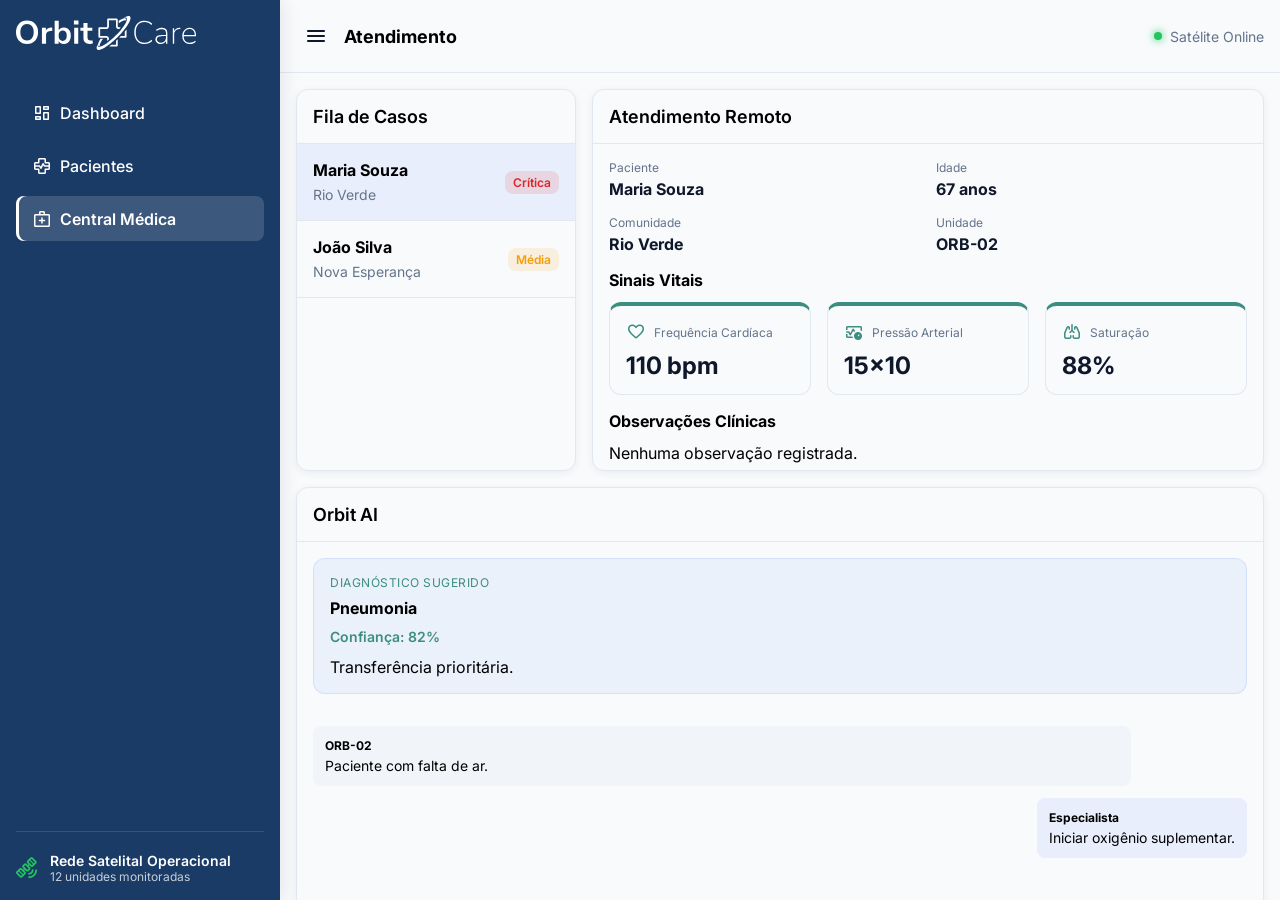
==== views/medical-center.html @ 8658b588 "feat: adiciona página Central Médica" ====
<!doctype html>
<html lang="pt-br">

<head>
    <meta charset="UTF-8" />
    <meta name="viewport" content="width=device-width, initial-scale=1.0" />
    <link rel="preconnect" href="https://fonts.googleapis.com" />
    <link rel="preconnect" href="https://fonts.gstatic.com" crossorigin />
    <link
        href="https://fonts.googleapis.com/css2?family=Inter:ital,opsz,wght@0,14..32,100..900;1,14..32,100..900&display=swap"
        rel="stylesheet" />
    <link rel="stylesheet" href="https://fonts.googleapis.com/css2?family=Material+Symbols+Rounded" />
    <link rel="stylesheet" href="/styles/style.css" />
    <link rel="stylesheet" href="/styles/medical-center.css" />
    <title>OrbitCare</title>
</head>

<body>
    <!-- Sidebar -->
    <div class="sidebar">
        <div class="sidebar__logo">
            <img class="sidebar__logo-full" src="/assets/logotipo.svg" alt="Logotipo OrbitCare" />
            <img class="sidebar__logo-icon" src="/assets/logo-icon.svg" alt="Logotipo OrbitCare" />
        </div>

        <div class="sidebar__nav">
            <a href="/index.html" class="sidebar__item" data-tooltip="Dashboard">
                <span class="material-symbols-rounded">dashboard</span>
                <span class="sidebar__item-label">Dashboard</span>
            </a>
            <a href="/views/patients.html" class="sidebar__item" data-tooltip="Pacientes">
                <span class="material-symbols-rounded">health_metrics</span>
                <span class="sidebar__item-label">Pacientes</span>
            </a>
            <a href="/views/medical-center.html" class="sidebar__item active" data-tooltip="Central Médica">
                <span class="material-symbols-rounded">medical_services</span>
                <span class="sidebar__item-label">Central Médica</span>
            </a>
        </div>

        <div class="sidebar__footer">
            <div class="sidebar__status">
                <span class="material-symbols-rounded sidebar__status-icon">satellite_alt</span>
                <div class="sidebar__status-content">
                    <span class="sidebar__status-title">Rede Satelital Operacional</span>
                    <span class="sidebar__status-subtitle">12 unidades monitoradas</span>
                </div>
            </div>
        </div>
    </div>
    <div class="sidebar-backdrop"></div>

    <div class="medical-center__content">
        <div class="toolbar">
            <div class="toolbar__col">
                <button class="toolbar__menu-btn" id="menuToggle">
                    <span class="material-symbols-rounded">menu</span>
                </button>
                <h3 class="toolbar__title">Atendimento</h3>
            </div>
            <div class="toolbar__col">
                <span class="toolbar__time"></span>
                <span class="toolbar__sattelite">
                    <span class="toolbar__sattelite-dot"></span>
                    Satélite Online
                </span>
            </div>
        </div>

        <div class="medical-center__body">
            <!-- Fila -->
            <aside class="medical-center__queue">
                <div class="medical-center__panel-header">
                    <h3>Fila de Casos</h3>
                </div>

                <div id="casesList" class="medical-center__queue-list"></div>
            </aside>

            <!-- Atendimento -->
            <main class="medical-center__case-details">
                <div class="medical-center__panel-header">
                    <h3>Atendimento Remoto</h3>
                </div>

                <div class="medical-center__patient">
                    <div class="medical-center__patient-grid">
                        <div>
                            <span>Paciente</span>
                            <strong id="patientName"></strong>
                        </div>

                        <div>
                            <span>Idade</span>
                            <strong id="patientAge"></strong>
                        </div>

                        <div>
                            <span>Comunidade</span>
                            <strong id="patientCommunity"></strong>
                        </div>

                        <div>
                            <span>Unidade</span>
                            <strong id="patientUnit"></strong>
                        </div>
                    </div>
                </div>

                <div class="medical-center__section">
                    <h4>Sinais Vitais</h4>

                    <div class="medical-center__vitals">
                        <div class="medical-center__vital-card">
                            <div class="medical-center__vital-header">
                                <span class="material-symbols-rounded">favorite</span>
                                <span class="medical-center__vital-label">Frequência Cardíaca</span>
                            </div>
                            <strong id="heartRate" class="medical-center__vital-value"></strong>
                        </div>

                        <div class="medical-center__vital-card">
                            <div class="medical-center__vital-header">
                                <span class="material-symbols-rounded">blood_pressure</span>
                                <span class="medical-center__vital-label">Pressão Arterial</span>
                            </div>
                            <strong id="pressure" class="medical-center__vital-value"></strong>
                        </div>

                        <div class="medical-center__vital-card">
                            <div class="medical-center__vital-header">
                                <span class="material-symbols-rounded">pulmonology</span>
                                <span class="medical-center__vital-label">Saturação</span>
                            </div>
                            <strong id="spo2" class="medical-center__vital-value"></strong>
                        </div>
                    </div>
                </div>

                <div class="medical-center__section">
                    <h4>Observações Clínicas</h4>
                    <p id="patientNotes">Nenhuma observação registrada.</p>
                </div>
            </main>

            <!-- IA + Chat -->
            <aside class="medical-center__assistant">
                <div class="medical-center__panel-header">
                    <h3>Orbit AI</h3>
                </div>

                <div class="medical-center__ai-card">
                    <span class="medical-center__ai-label"> Diagnóstico Sugerido </span>
                    <h4 id="aiDiagnosis"></h4>
                    <span id="aiConfidence" class="medical-center__ai-confidence"></span>
                    <p id="aiRecommendation"></p>
                </div>
                <div id="chatMessages" class="medical-center__chat"></div>
                <div class="medical-center__chat-input">
                    <input id="messageInput" type="text" placeholder="Enviar orientação..." />
                    <button id="sendMessageBtn" class="btn btn--primary">Enviar</button>
                </div>
            </aside>
        </div>
    </div>

    <script src="/js/helper.js"></script>
    <script src="/js/data.js"></script>
    <script src="/js/sidebar.js"></script>
    <script src="/js/medical-center.js"></script>
</body>

</html>
---- styles/style.css ----
:root {
  --base-primary-700: #1A3B66;
  --base-primary-500: #3D8D80;
  --base-primary-300: #89D2AD;

  --base-gray-50: #F8FAFC;
  --base-gray-100: #F1F5F9;
  --base-gray-200: #E2E8F0;
  --base-gray-400: #94A3B8;
  --base-gray-500: #64748B;
  --base-gray-700: #334155;
  --base-gray-900: #0F172A;

  --base-white: #FFFFFF;

  --base-green-500: #22C55E;
  --base-amber-500: #F59E0B;

  --base-red-400: #EF4444;
  --base-red-500: #DC2626;

}

:root {
  /* Superfícies (backgrounds) */
  --color-bg-default: var(--base-gray-50);
  --color-bg-primary: var(--base-white);
  --color-bg-sidebar-primary: var(--base-primary-700);
  --color-bg-sidebar-secondary: var(--base-primary-500);

  --color-bg-card: var(--base-white);
  --color-bg-hover: var(--base-gray-100);

  /* Ação (botões, links, interações) */
  --color-action-primary: var(--base-primary-500);
  --color-action-primary-hover: var(--base-primary-700);

  --color-action-accent: var(--base-primary-300);

  --color-action-danger: var(--base-red-400);
  --color-action-danger-hover: var(--base-red-500);

  /* Textos */
  --color-text-primary: var(--base-gray-900);
  --color-text-secondary: var(--base-gray-500);
  --color-text-inverse: var(--base-white);
  --color-text-muted: var(--base-gray-400);

  --color-text-sidebar: var(--base-white);
  --color-text-sidebar-secondary: rgba(255, 255, 255, .75);

  /*  Feedbacks/Status */
  --color-status-primary: var(--base-gray-900);
  --color-status-success: var(--base-green-500);
  --color-status-warning: var(--base-amber-500);
  --color-status-danger: var(--base-red-400);
  --color-status-critic: var(--base-red-500);

  /* Icones */
  --color-icon-primary: var(--base-white);

  /* Bordas */
  --color-border-default: var(--base-gray-200);

  /* Shadows */
  --shadow-sm: 0 2px 8px rgba(15, 23, 42, 0.06);
  --shadow-md: 0 4px 16px rgba(15, 23, 42, 0.08);

  /* Borda arredondada */
  --radius-sm: 4px;
  --radius-md: 8px;
  --radius-lg: 12px;

  /* Espaçamento (4px grid) */
  --space-1: 4px;
  --space-2: 8px;
  --space-3: 12px;
  --space-4: 16px;
  --space-5: 20px;
  --space-6: 24px;
  --space-7: 32px;
  --space-8: 40px;

  /* Tipografia */
  --font-xs: 12px;
  --font-sm: 14px;
  --font-md: 16px;
  --font-lg: 18px;
  --font-xl: 20px;

  --line-height-sm: 1.2;
  --line-height-md: 1.4;
  --line-height-lg: 1.6;
}

* {
  margin: 0;
  padding: 0;
}

html,
body {
  width: 100%;
  font-family: "Inter", sans-serif;
}

body {
  display: flex;
  min-height: 100vh;
  background: var(--color-bg-default);
}

input,
select,
textarea {
  outline: none;
}

.u-border-bottom {
  border-bottom: 1px solid var(--color-border-default);
}

.u-padding-horizontal-bottom {
  padding: 0 0 var(--space-3);
}

.btn {
  display: inline-flex;
  align-items: center;
  justify-content: center;
  gap: var(--space-2);

  height: 44px;
  padding: 0 var(--space-4);
  border: none;
  border-radius: var(--radius-md);
  font-size: var(--font-sm);
  font-weight: 600;
  text-decoration: none;
  white-space: nowrap;
  cursor: pointer;
  transition: all .2s ease;
}

.btn:disabled {
  opacity: .5;
  cursor: not-allowed;
}

.btn .material-symbols-rounded {
  font-size: var(--font-lg);
}

.btn--primary {
  background: var(--color-action-primary);
  color: var(--color-text-inverse);
}

.btn--primary:hover {
  background: var(--color-action-primary-hover);
  transform: translateY(-1px);
}

.btn--primary:active {
  transform: translateY(0);
}

.btn--secondary {
  background: var(--color-surface-primary);
  color: var(--color-text-primary);

  border: 1px solid var(--color-border-default);
}

.btn--secondary:hover {
  background: var(--base-gray-50);
  border-color: var(--base-gray-300);
}

.sidebar {
  width: 280px;
  display: flex;
  flex-direction: column;
  gap: var(--space-4);
  justify-content: space-between;

  padding: var(--space-4);
  background-color: var(--color-bg-sidebar-primary);
  color: var(--color-text-primary);

  position: sticky;
  top: 0;
  box-sizing: border-box;
  box-shadow: 4px 0 16px rgba(15, 23, 42, 0.08);

  transition: width .3s ease;
  z-index: 2000;
}

.sidebar--collapsed {
  width: 80px;
}

.sidebar__item-label,
.sidebar__logo-full,
.sidebar__status-content {
  transition: all .2s ease;
}

.sidebar__logo {
  margin-bottom: var(--space-6);

  display: flex;
}

.sidebar--collapsed .sidebar__logo {
  justify-content: center;
}

.sidebar__logo-full {
  max-width: 180px;
  width: 100%;
  height: auto;
}

.sidebar__logo-icon {
  display: none;
}

.sidebar--collapsed .sidebar__logo-full {
  display: none;
}

.sidebar--collapsed .sidebar__logo-icon {
  display: block;
  width: 40px;
}

.sidebar__nav {
  flex: 1;

  display: flex;
  flex-direction: column;
  gap: var(--space-2);
}

.sidebar__item {
  min-height: 45px;
  border-radius: var(--radius-md);
  display: flex;
  flex-direction: row;
  align-items: center;
  justify-content: flex-start;
  padding: 12px 16px;
  gap: var(--space-2);

  text-decoration: none;
  color: var(--color-text-sidebar) !important;
  font-size: var(--font-md);
  font-weight: 500;

  box-sizing: border-box;

  transition:
    background-color .2s ease,
    transform .2s ease;
}

.sidebar__item:hover {
  background-color: rgba(255, 255, 255, .10);
  transform: translateX(1px);
}

.sidebar__item.active {
  background: rgba(255, 255, 255, .15);
  font-weight: 600;

  box-shadow:
    inset 3px 0 0 var(--base-white);
}

.sidebar--collapsed .sidebar__item {
  justify-content: center;
  padding: 8px 12px;
  position: relative;
  gap: 0;
}

.sidebar--collapsed .sidebar__item::after {
  content: attr(data-tooltip);
  position: absolute;
  left: 65px;
  top: 50%;
  transform: translateY(-50%);
  background: var(--base-gray-900);
  color: white;
  padding: var(--space-2) var(--space-3);
  border-radius: var(--radius-md);
  font-size: 13px;
  white-space: nowrap;
  opacity: 0;
  pointer-events: none;
  transition: opacity .2s ease;
  z-index: 1002;
}

.sidebar--collapsed .sidebar__item:hover::after {
  opacity: 1;
}

.sidebar__item .material-symbols-rounded {
  font-size: var(--font-xl);
}

.sidebar__item-label {
  transition: opacity .2s ease;
}

.sidebar--collapsed .sidebar__item-label {
  opacity: 0;
  width: 0;
  overflow: hidden;
}

.sidebar__footer {
  padding-top: var(--space-5);
  border-top: 1px solid rgba(255, 255, 255, .12);
}

.sidebar__status {
  display: flex;
  align-items: center;
  gap: var(--space-3);
}

.sidebar--collapsed .sidebar__status {
  justify-content: center;
}

.sidebar__status-icon {
  color: var(--color-status-success);
  font-size: 22px;
}

.sidebar__status-content {
  display: flex;
  flex-direction: column;
}

.sidebar--collapsed .sidebar__status-content {
  display: none;
}

.sidebar__status-title {
  color: var(--color-text-sidebar);
  font-size: var(--font-sm);
  font-weight: 600;
}

.sidebar__status-subtitle {
  color: var(--color-text-sidebar-secondary);
  font-size: var(--font-xs);
}

.sidebar-backdrop {
  position: fixed;
  inset: 0;
  background: rgba(0, 0, 0, .4);
  opacity: 0;
  visibility: hidden;
  transition: .3s;

  z-index: 2001;
}

.sidebar-backdrop--active {
  opacity: 1;
  visibility: visible;
}

/* Toolbar */
.toolbar {
  position: sticky;
  top: 0;
  z-index: 1000;

  display: flex;
  justify-content: space-between;
  align-items: center;

  padding: var(--space-4);
  border-bottom: 1px solid var(--color-border-default);
  background-color: var(--color-bg-default);
}

.toolbar__col {
  display: flex;
  align-items: center;
  gap: var(--space-2);
}

.toolbar__title {
  font-size: var(--font-lg);
}

.toolbar__menu-btn {
  display: flex;
  align-items: center;
  justify-content: center;
  background-color: transparent;

  width: 40px;
  height: 40px;

  border: none;
  border-radius: var(--radius-md);
  color: var(--color-text-primary);

  cursor: pointer;
}

.toolbar__menu-btn:hover {
  background: rgba(0, 0, 0, 0.041);
}

.toolbar__sattelite {
  display: flex;
  align-items: center;
  gap: var(--space-2);

  font-size: var(--font-sm);
  color: var(--color-text-secondary);
}

.toolbar__sattelite-dot {
  width: 8px;
  height: 8px;

  border-radius: 50%;
  background: var(--color-status-success);
  box-shadow: 0 0 8px var(--color-status-success);
}

.leaflet-popup-content-wrapper {
  border-radius: var(--radius-lg);
  box-shadow: var(--shadow-md);

  padding: var(--space-1);
}

.leaflet-popup-content {
  margin: var(--space-4);
}

.leaflet-popup-tip {
  box-shadow: none;
}

/* Badge */
.badge {
  display: inline-flex;
  align-items: center;
  padding: var(--space-1) var(--space-2);
  border-radius: var(--radius-md);
  font-size: var(--font-xs);
  font-weight: 600;
}

.badge--success {
  background: rgba(34, 197, 94, .12);
  color: var(--color-status-success);
}

.badge--warning {
  background: rgba(245, 158, 11, .12);
  color: var(--color-status-warning);
}

.badge--danger {
  background: rgba(239, 68, 68, .12);
  color: var(--color-status-danger);
}

.badge--critic {
  background: rgba(220, 38, 38, .12);
  color: var(--color-status-critic);
}

.badge--neutral {
  background: rgba(100, 116, 139, .12);
  color: var(--color-text-secondary);
}

@media screen and (max-width: 1024px) {
  body {
    grid-template-columns: 80px 1fr;
  }
}

@media screen and (max-width: 768px) {
  .sidebar {
    position: fixed;
    left: -280px;
    top: 0;
    width: 280px;
    height: 100vh;
    z-index: 2002;
    transition: left .3s ease;
  }

  .sidebar--opened {
    left: 0;
  }

  .toolbar__time {
    display: none;
  }

  .toolbar__title {
    font-size: var(--font-md);
  }

  .toolbar__sattelite {
    font-size: var(--font-xs);
  }
}
---- styles/medical-center.css ----
.medical-center__content {
  flex: 1;
  background: var(--color-bg-default);
  display: flex;
  flex-direction: column;

  height: 100vh;
  overflow-y: auto;
  box-sizing: border-box;
}

.medical-center__body {
  display: grid;
  grid-template-columns: 320px 1fr 380px;
  gap: var(--space-4);
  padding: var(--space-4);

  height: 100%;
}

/* Painéis */
.medical-center__queue,
.medical-center__case-details,
.medical-center__assistant {
  display: flex;
  flex-direction: column;

  background: var(--color-surface-primary);
  border: 1px solid var(--color-border-default);
  border-radius: var(--radius-lg);

  box-shadow: var(--shadow-sm);
}

/* Header */
.medical-center__panel-header {
  padding: var(--space-4);

  border-bottom: 1px solid var(--color-border-default);
}

.medical-center__panel-header h3 {
  margin: 0;

  font-size: var(--font-lg);
  font-weight: 600;
}

/* Filas */
.medical-center__queue-list {
  display: flex;
  flex-direction: column;
}

.medical-center__case {
  display: flex;
  align-items: center;
  justify-content: space-between;

  padding: var(--space-4);
  border-bottom: 1px solid var(--color-border-default);

  cursor: pointer;
  transition: 0.2s;
}

.medical-center__case:hover {
  background: rgba(37, 99, 235, 0.04);
}

.medical-center__case--active {
  background: rgba(37, 99, 235, 0.08);
}

.medical-center__case-title {
  margin: 0 0 var(--space-1);
  font-size: var(--font-md);
}

.medical-center__case-community {
  font-size: var(--font-sm);
  color: var(--color-text-secondary);
}

/* Pacientes */
.medical-center__case-details {
  overflow-y: auto;
  min-width: 0;
}

.medical-center__patient {
  padding: var(--space-4);
}

.medical-center__patient-grid {
  display: grid;
  grid-template-columns: repeat(2, 1fr);
  gap: var(--space-4);
}

.medical-center__patient-grid span {
  display: block;
  margin-bottom: var(--space-1);

  font-size: var(--font-xs);
  color: var(--color-text-secondary);
}

.medical-center__patient-grid strong {
  font-size: var(--font-md);
  color: var(--color-text-primary);
}

/* Seções */
.medical-center__section {
  padding: 0 var(--space-4) var(--space-4);
}

.medical-center__section h4 {
  margin-bottom: var(--space-3);
}

/* Vitais */
.medical-center__vitals {
  display: grid;
  grid-template-columns: repeat(3, minmax(0, 1fr));
  gap: var(--space-4);

  margin-top: var(--space-2);
}

.medical-center__vital-card {
  display: flex;
  flex-direction: column;
  gap: var(--space-3);
  padding: var(--space-4);
  background: var(--color-surface-primary);

  border: 1px solid var(--color-border-default);
  border-top: 4px solid var(--color-action-primary);
  border-radius: var(--radius-lg);

  transition: 0.2s;
}

.medical-center__vital-card:hover {
  transform: translateY(-2px);
  box-shadow: var(--shadow-md);
}

.medical-center__vital-header {
  display: flex;
  align-items: center;
  gap: var(--space-2);
}

.medical-center__vital-header .material-symbols-rounded {
  font-size: var(--font-xl);
  color: var(--color-action-primary);
}

.medical-center__vital-label {
  font-size: var(--font-xs);
  color: var(--color-text-secondary);
}

.medical-center__vital-value {
  font-size: 24px;
  font-weight: 700;
  line-height: 1;
  color: var(--color-text-primary);
}

/* IA */
.medical-center__assistant {
  overflow: hidden;
}

.medical-center__ai-card {
  margin: var(--space-4);
  padding: var(--space-4);

  border-radius: var(--radius-lg);

  background: rgba(37, 99, 235, 0.06);
  border: 1px solid rgba(37, 99, 235, 0.12);
}

.medical-center__ai-label {
  display: block;

  margin-bottom: var(--space-2);

  font-size: var(--font-xs);
  text-transform: uppercase;
  letter-spacing: 0.5px;

  color: var(--color-action-primary);
}

.medical-center__ai-card h4 {
  margin: 0 0 var(--space-2);
}

.medical-center__ai-confidence {
  display: inline-block;

  margin-bottom: var(--space-3);
  font-size: var(--font-sm);
  font-weight: 600;
  color: var(--color-action-primary);
}

/*  Chat */
.medical-center__chat {
  flex: 1;
  display: flex;
  flex-direction: column;
  gap: var(--space-3);
  padding: var(--space-4);
  overflow-y: auto;
}

.medical-center__message {
  max-width: 85%;
  padding: var(--space-3);
  border-radius: var(--radius-md);
  background: var(--base-gray-100);
}

.medical-center__message strong {
  display: block;
  margin-bottom: var(--space-1);
  font-size: var(--font-xs);
}

.medical-center__message p {
  margin: 0;
  font-size: var(--font-sm);
}

.medical-center__message--doctor {
  align-self: flex-end;
  background: rgba(37, 99, 235, 0.08);
}

.medical-center__chat-input {
  display: flex;
  gap: var(--space-2);
  padding: var(--space-4);

  border-top: 1px solid var(--color-border-default);
}

.medical-center__chat-input input {
  flex: 1;
  height: 44px;
  min-height: 44px;
  padding: 0 var(--space-3);
  border: 1px solid var(--color-border-default);
  border-radius: var(--radius-md);
  font-size: var(--font-sm);
}

@media screen and (max-width: 1280px) {
  .medical-center__body {
    grid-template-columns: 280px 1fr;
  }

  .medical-center__assistant {
    grid-column: 1 / -1;
    min-height: 500px;
  }
}

@media screen and (max-width: 768px) {
  .medical-center__body {
    display: flex;
    flex-direction: column;
    height: auto;
  }

  .medical-center__queue,
  .medical-center__case-details,
  .medical-center__assistant {
    min-height: auto;
    overflow: visible;
  }

  .medical-center__patient-grid {
    grid-template-columns: 1fr;
  }

  .medical-center__vitals {
    grid-template-columns: 1fr;
  }

  .medical-center__chat {
    max-height: 300px;
    min-height: 300px;
  }

  .medical-center__chat-input {
    flex-direction: column;
  }

  .medical-center__chat-input input,
  .medical-center__chat-input .btn {
    width: 100%;
    box-sizing: border-box;
  }
}
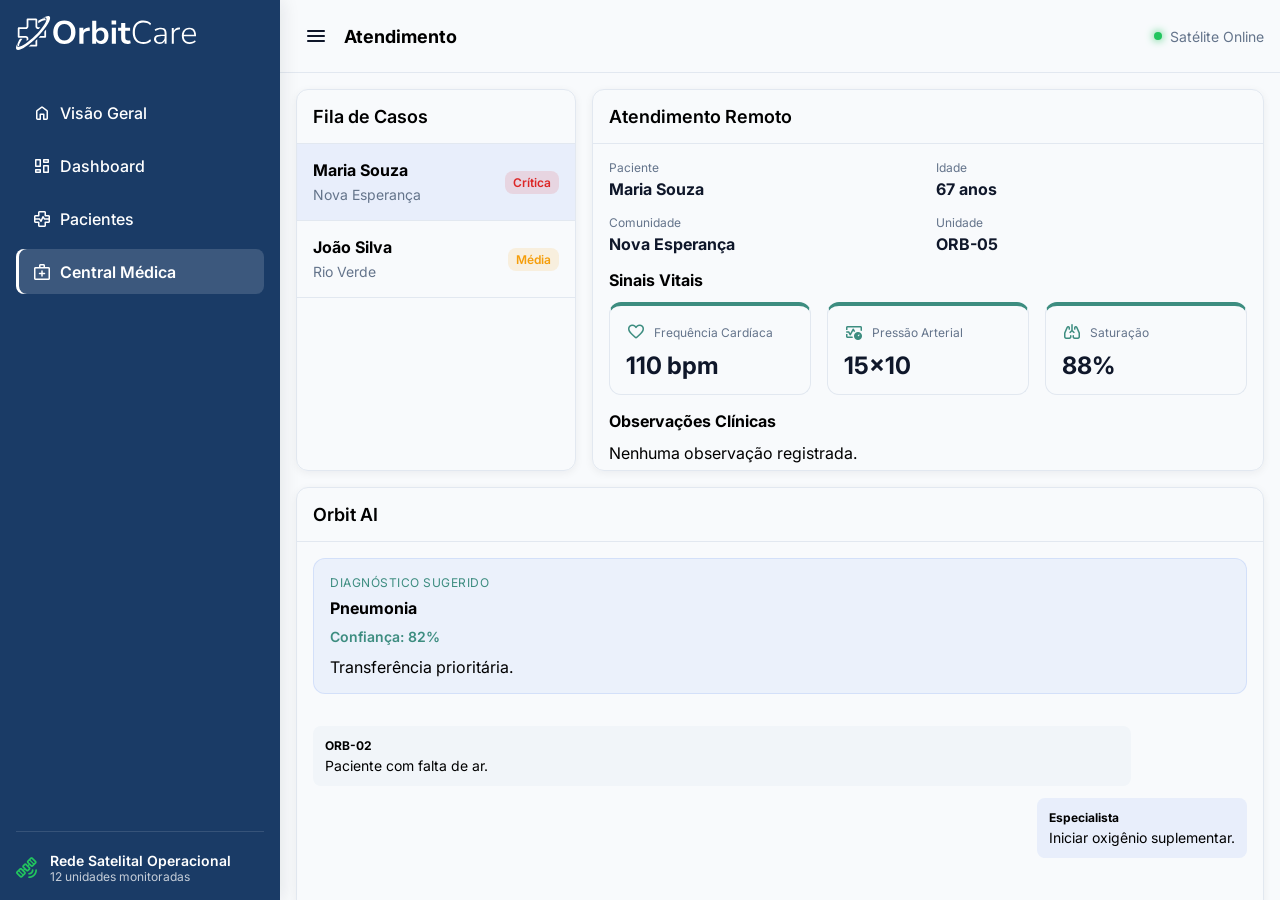
==== commit 1931bade: "feat: adiciona página visão geral e favicon" ====
--- a/views/medical-center.html
+++ b/views/medical-center.html
@@ -4,6 +4,7 @@
 <head>
     <meta charset="UTF-8" />
     <meta name="viewport" content="width=device-width, initial-scale=1.0" />
+    <link rel="icon" type="image/png" href="/assets/favicon-back.png">
     <link rel="preconnect" href="https://fonts.googleapis.com" />
     <link rel="preconnect" href="https://fonts.gstatic.com" crossorigin />
     <link
@@ -24,7 +25,11 @@
         </div>
 
         <div class="sidebar__nav">
-            <a href="/index.html" class="sidebar__item" data-tooltip="Dashboard">
+            <a href="/index.html" class="sidebar__item" data-tooltip="Visão Geral">
+                <span class="material-symbols-rounded">home</span>
+                <span class="sidebar__item-label">Visão Geral</span>
+            </a>
+            <a href="/views/dashboard.html" class="sidebar__item" data-tooltip="Dashboard">
                 <span class="material-symbols-rounded">dashboard</span>
                 <span class="sidebar__item-label">Dashboard</span>
             </a>
@@ -150,7 +155,7 @@
                 </div>
 
                 <div class="medical-center__ai-card">
-                    <span class="medical-center__ai-label"> Diagnóstico Sugerido </span>
+                    <span class="medical-center__ai-label">Diagnóstico Sugerido</span>
                     <h4 id="aiDiagnosis"></h4>
                     <span id="aiConfidence" class="medical-center__ai-confidence"></span>
                     <p id="aiRecommendation"></p>
